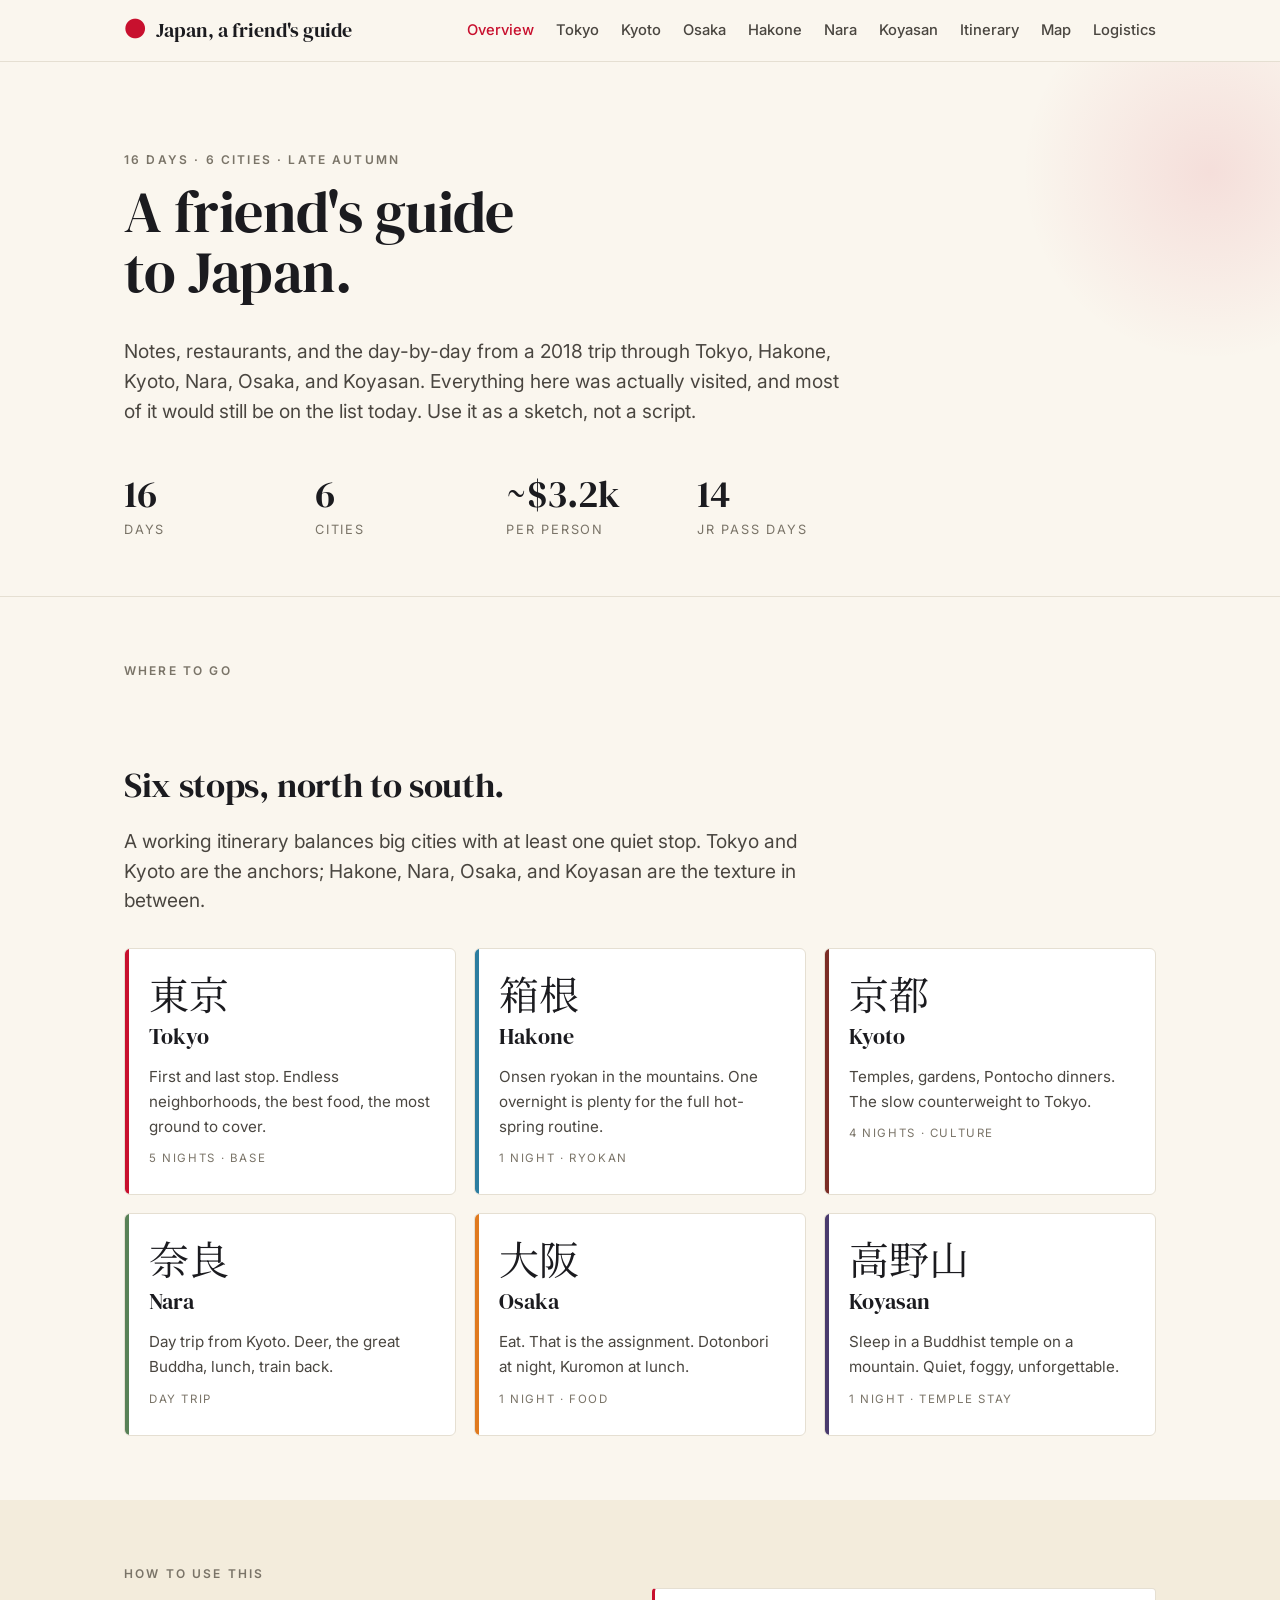
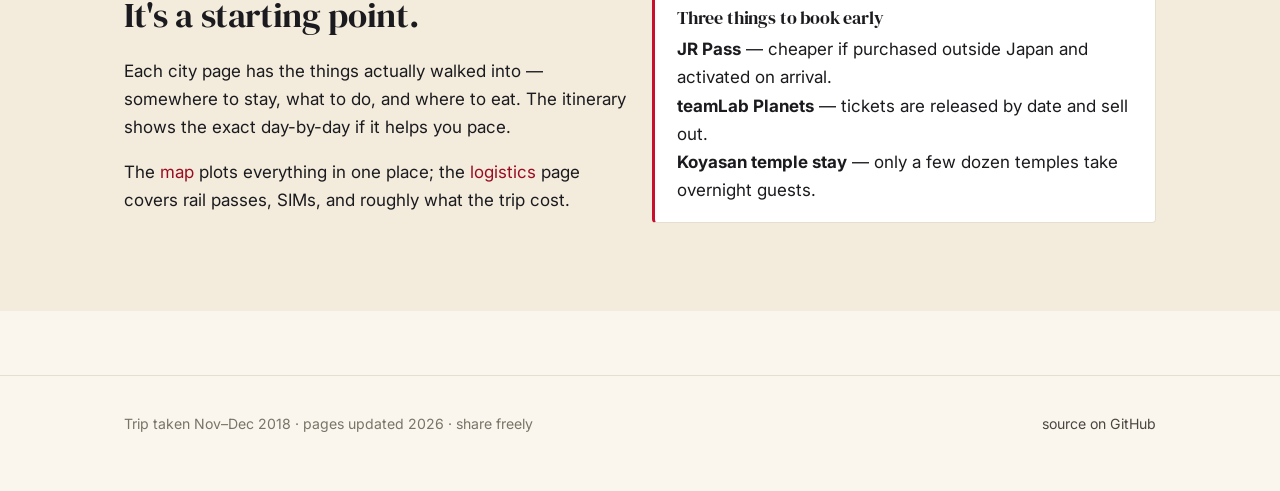
==== index.html @ 8999b2cd "Initial site: a friend's guide to Japan Static multi-page guide pulling together a 2018 trip into sh" ====
<!doctype html>
<html lang="en">
<head>
  <meta charset="utf-8" />
  <meta name="viewport" content="width=device-width, initial-scale=1" />
  <title>Japan — A Friend's Guide</title>
  <meta name="description" content="Recommendations from 16 days in Japan: Tokyo, Hakone, Kyoto, Nara, Osaka, Koyasan. Curated by a friend." />
  <link rel="preconnect" href="https://fonts.googleapis.com">
  <link rel="preconnect" href="https://fonts.gstatic.com" crossorigin>
  <link rel="stylesheet" href="https://fonts.googleapis.com/css2?family=DM+Serif+Display&family=Inter:wght@400;500;600&family=Noto+Serif+JP:wght@400;500&display=swap">
  <link rel="stylesheet" href="assets/css/style.css">
  <link rel="icon" href="data:image/svg+xml,%3Csvg xmlns='http://www.w3.org/2000/svg' viewBox='0 0 100 100'%3E%3Ccircle cx='50' cy='50' r='40' fill='%23c8102e'/%3E%3C/svg%3E">
</head>
<body>
  <header class="site-header">
    <nav class="nav">
      <a class="brand" href="./"><span class="mark">●</span> Japan, a friend's guide</a>
      <div class="nav-links">
        <a href="./" class="active">Overview</a>
        <a href="cities/tokyo.html">Tokyo</a>
        <a href="cities/kyoto.html">Kyoto</a>
        <a href="cities/osaka.html">Osaka</a>
        <a href="cities/hakone.html">Hakone</a>
        <a href="cities/nara.html">Nara</a>
        <a href="cities/koyasan.html">Koyasan</a>
        <a href="itinerary.html">Itinerary</a>
        <a href="map.html">Map</a>
        <a href="logistics.html">Logistics</a>
      </div>
    </nav>
  </header>

  <main>
    <section class="hero">
      <div class="container">
        <p class="eyebrow">16 days · 6 cities · late autumn</p>
        <h1>A friend's guide to&nbsp;Japan.</h1>
        <p class="lede">
          Notes, restaurants, and the day-by-day from a 2018 trip through Tokyo, Hakone, Kyoto, Nara,
          Osaka, and Koyasan. Everything here was actually visited, and most of it would still be on
          the list today. Use it as a sketch, not a script.
        </p>
        <div class="hero-stats">
          <div class="stat"><div class="num">16</div><div class="lbl">Days</div></div>
          <div class="stat"><div class="num">6</div><div class="lbl">Cities</div></div>
          <div class="stat"><div class="num">~$3.2k</div><div class="lbl">Per person</div></div>
          <div class="stat"><div class="num">14</div><div class="lbl">JR Pass days</div></div>
        </div>
      </div>
    </section>

    <section class="section">
      <div class="container">
        <p class="eyebrow">Where to go</p>
        <h2>Six stops, north to south.</h2>
        <p class="lede" style="margin-bottom: 32px;">
          A working itinerary balances big cities with at least one quiet stop. Tokyo and Kyoto are
          the anchors; Hakone, Nara, Osaka, and Koyasan are the texture in between.
        </p>

        <div class="city-grid">
          <a class="city-card" href="cities/tokyo.html" style="--accent: var(--c-tokyo);">
            <span class="accent"></span>
            <div class="city-jp">東京</div>
            <div class="city-en">Tokyo</div>
            <div class="city-blurb">First and last stop. Endless neighborhoods, the best food, the most ground to cover.</div>
            <div class="city-tag">5 nights · base</div>
          </a>
          <a class="city-card" href="cities/hakone.html" style="--accent: var(--c-hakone);">
            <span class="accent"></span>
            <div class="city-jp">箱根</div>
            <div class="city-en">Hakone</div>
            <div class="city-blurb">Onsen ryokan in the mountains. One overnight is plenty for the full hot-spring routine.</div>
            <div class="city-tag">1 night · ryokan</div>
          </a>
          <a class="city-card" href="cities/kyoto.html" style="--accent: var(--c-kyoto);">
            <span class="accent"></span>
            <div class="city-jp">京都</div>
            <div class="city-en">Kyoto</div>
            <div class="city-blurb">Temples, gardens, Pontocho dinners. The slow counterweight to Tokyo.</div>
            <div class="city-tag">4 nights · culture</div>
          </a>
          <a class="city-card" href="cities/nara.html" style="--accent: var(--c-nara);">
            <span class="accent"></span>
            <div class="city-jp">奈良</div>
            <div class="city-en">Nara</div>
            <div class="city-blurb">Day trip from Kyoto. Deer, the great Buddha, lunch, train back.</div>
            <div class="city-tag">day trip</div>
          </a>
          <a class="city-card" href="cities/osaka.html" style="--accent: var(--c-osaka);">
            <span class="accent"></span>
            <div class="city-jp">大阪</div>
            <div class="city-en">Osaka</div>
            <div class="city-blurb">Eat. That is the assignment. Dotonbori at night, Kuromon at lunch.</div>
            <div class="city-tag">1 night · food</div>
          </a>
          <a class="city-card" href="cities/koyasan.html" style="--accent: var(--c-koyasan);">
            <span class="accent"></span>
            <div class="city-jp">高野山</div>
            <div class="city-en">Koyasan</div>
            <div class="city-blurb">Sleep in a Buddhist temple on a mountain. Quiet, foggy, unforgettable.</div>
            <div class="city-tag">1 night · temple stay</div>
          </a>
        </div>
      </div>
    </section>

    <section class="section" style="background: var(--bg-alt);">
      <div class="container">
        <div class="row">
          <div>
            <p class="eyebrow">How to use this</p>
            <h2 style="margin-top: 8px;">It's a starting point.</h2>
            <p>
              Each city page has the things actually walked into &mdash; somewhere to stay, what to do,
              and where to eat. The itinerary shows the exact day-by-day if it helps you pace.
            </p>
            <p>
              The <a href="map.html">map</a> plots everything in one place; the
              <a href="logistics.html">logistics</a> page covers rail passes, SIMs, and roughly
              what the trip cost.
            </p>
          </div>
          <div>
            <div class="callout">
              <h3>Three things to book early</h3>
              <p>
                <b>JR Pass</b> &mdash; cheaper if purchased outside Japan and activated on arrival.<br>
                <b>teamLab Planets</b> &mdash; tickets are released by date and sell out.<br>
                <b>Koyasan temple stay</b> &mdash; only a few dozen temples take overnight guests.
              </p>
            </div>
          </div>
        </div>
      </div>
    </section>
  </main>

  <footer class="site-footer">
    <div class="container">
      <div>Trip taken Nov–Dec 2018 · pages updated 2026 · share freely</div>
      <div><a href="https://github.com/lucymeadow/japan">source on GitHub</a></div>
    </div>
  </footer>
</body>
</html>
---- assets/css/style.css ----
/* ----------------------------------------------------------
   Japan Guide — site styles
   Palette: washi cream + sumi black + vermillion + indigo
---------------------------------------------------------- */

:root {
  --bg: #faf6ee;
  --bg-alt: #f3ecdc;
  --ink: #1b1b1f;
  --ink-2: #4a4640;
  --ink-3: #7a7468;
  --rule: #e5dfd2;
  --vermillion: #c8102e;
  --vermillion-dark: #9a0c23;
  --indigo: #1f2a44;
  --gold: #b08940;

  --c-tokyo: #c8102e;
  --c-hakone: #2c7da0;
  --c-kyoto: #7b2d26;
  --c-nara: #588157;
  --c-osaka: #e07a1f;
  --c-koyasan: #4a3b6e;

  --serif: "DM Serif Display", "Noto Serif JP", Georgia, serif;
  --sans: "Inter", -apple-system, BlinkMacSystemFont, "Helvetica Neue", Arial, sans-serif;
  --jp: "Noto Serif JP", serif;

  --container: 1080px;
  --shadow-card: 0 1px 2px rgba(27, 27, 31, 0.05), 0 8px 24px -16px rgba(27, 27, 31, 0.12);
}

* { box-sizing: border-box; }

html { scroll-behavior: smooth; }

body {
  margin: 0;
  font-family: var(--sans);
  font-size: 17px;
  line-height: 1.65;
  color: var(--ink);
  background: var(--bg);
  -webkit-font-smoothing: antialiased;
  text-rendering: optimizeLegibility;
}

img { max-width: 100%; display: block; }
a { color: var(--vermillion-dark); text-decoration: none; }
a:hover { text-decoration: underline; }

/* ---------- typography ---------- */
h1, h2, h3, h4 { font-family: var(--serif); font-weight: 400; color: var(--ink); letter-spacing: -0.01em; }
h1 { font-size: clamp(2.4rem, 5vw, 3.6rem); line-height: 1.05; margin: 0 0 0.6em; }
h2 { font-size: clamp(1.7rem, 3vw, 2.2rem); line-height: 1.15; margin: 2.4em 0 0.6em; }
h3 { font-size: 1.25rem; line-height: 1.3; margin: 1.6em 0 0.4em; }
h4 { font-size: 1rem; text-transform: uppercase; letter-spacing: 0.12em; font-family: var(--sans); font-weight: 600; color: var(--ink-3); margin: 1.6em 0 0.6em; }
p { margin: 0 0 1em; }

.eyebrow {
  text-transform: uppercase;
  letter-spacing: 0.18em;
  font-size: 0.75rem;
  color: var(--ink-3);
  font-weight: 600;
}
.jp { font-family: var(--jp); }
.muted { color: var(--ink-3); }

/* ---------- layout ---------- */
.container { max-width: var(--container); margin: 0 auto; padding: 0 24px; }
.section { padding: 64px 0; }
.section-tight { padding: 32px 0; }
.divider { border: 0; border-top: 1px solid var(--rule); margin: 48px 0; }
.lede { font-size: 1.2rem; line-height: 1.55; color: var(--ink-2); max-width: 60ch; }

/* ---------- header / nav ---------- */
.site-header {
  position: sticky; top: 0; z-index: 50;
  background: rgba(250, 246, 238, 0.92);
  backdrop-filter: saturate(140%) blur(8px);
  -webkit-backdrop-filter: saturate(140%) blur(8px);
  border-bottom: 1px solid var(--rule);
}
.nav {
  display: flex; align-items: center; justify-content: space-between;
  padding: 14px 24px; max-width: var(--container); margin: 0 auto;
}
.brand {
  font-family: var(--serif);
  font-size: 1.25rem;
  color: var(--ink);
  display: flex; align-items: baseline; gap: 10px;
}
.brand .mark { color: var(--vermillion); font-size: 1.4rem; line-height: 1; }
.brand:hover { text-decoration: none; }

.nav-links { display: flex; gap: 22px; flex-wrap: wrap; }
.nav-links a {
  color: var(--ink-2); font-size: 0.92rem; font-weight: 500;
}
.nav-links a.active { color: var(--vermillion); }
.nav-links a:hover { color: var(--vermillion); text-decoration: none; }

@media (max-width: 720px) {
  .nav { flex-direction: column; gap: 10px; align-items: flex-start; padding: 12px 20px; }
  .nav-links { gap: 14px; }
  .nav-links a { font-size: 0.85rem; }
}

/* ---------- hero (home) ---------- */
.hero {
  padding: 88px 0 56px;
  border-bottom: 1px solid var(--rule);
  position: relative;
  overflow: hidden;
}
.hero::before {
  content: "";
  position: absolute; right: -120px; top: -80px;
  width: 380px; height: 380px;
  border-radius: 50%;
  background: radial-gradient(circle, rgba(200,16,46,0.10), rgba(200,16,46,0) 70%);
  pointer-events: none;
}
.hero h1 { max-width: 16ch; }
.hero .lede { margin-top: 12px; }
.hero-stats {
  display: grid; grid-template-columns: repeat(auto-fit, minmax(140px, 1fr));
  gap: 24px; margin-top: 48px; max-width: 740px;
}
.stat .num { font-family: var(--serif); font-size: 2.4rem; color: var(--ink); line-height: 1; }
.stat .lbl { font-size: 0.8rem; text-transform: uppercase; letter-spacing: 0.14em; color: var(--ink-3); margin-top: 6px; }

/* ---------- city cards ---------- */
.city-grid {
  display: grid;
  grid-template-columns: repeat(auto-fit, minmax(260px, 1fr));
  gap: 18px;
}
.city-card {
  background: #fff;
  border: 1px solid var(--rule);
  border-radius: 6px;
  padding: 24px;
  display: block;
  color: inherit;
  transition: transform 0.15s ease, box-shadow 0.15s ease, border-color 0.15s ease;
  position: relative;
  overflow: hidden;
}
.city-card:hover {
  transform: translateY(-2px);
  box-shadow: var(--shadow-card);
  text-decoration: none;
  border-color: var(--ink-3);
}
.city-card .city-jp {
  font-family: var(--jp);
  font-size: 2.5rem;
  line-height: 1;
  color: var(--ink);
  margin-bottom: 6px;
}
.city-card .city-en {
  font-family: var(--serif);
  font-size: 1.4rem;
}
.city-card .city-tag {
  display: inline-block;
  font-size: 0.72rem;
  text-transform: uppercase;
  letter-spacing: 0.14em;
  color: var(--ink-3);
  margin-top: 10px;
}
.city-card .accent {
  position: absolute; left: 0; top: 0; bottom: 0; width: 4px;
  background: var(--accent, var(--vermillion));
}
.city-card .city-blurb { color: var(--ink-2); font-size: 0.95rem; margin-top: 8px; }

/* ---------- city page header ---------- */
.city-header {
  padding: 64px 0 24px;
  border-bottom: 1px solid var(--rule);
  display: flex; align-items: flex-end; justify-content: space-between;
  gap: 24px; flex-wrap: wrap;
}
.city-header h1 { margin: 0; }
.city-header .city-jp-big {
  font-family: var(--jp);
  font-size: 4.5rem;
  line-height: 1;
  color: var(--accent, var(--vermillion));
  opacity: 0.85;
  margin: 0;
}
.city-header .city-meta { color: var(--ink-3); font-size: 0.9rem; }

/* ---------- place list ---------- */
.place-list { list-style: none; padding: 0; margin: 0; }
.place {
  padding: 22px 0;
  border-bottom: 1px solid var(--rule);
  display: grid;
  grid-template-columns: 96px 1fr;
  gap: 24px;
}
.place:last-child { border-bottom: 0; }
.place .meta {
  font-size: 0.72rem;
  text-transform: uppercase;
  letter-spacing: 0.14em;
  color: var(--ink-3);
  padding-top: 4px;
}
.place .meta .cat {
  display: inline-block;
  padding: 2px 8px;
  border-radius: 100px;
  border: 1px solid var(--rule);
  background: #fff;
  color: var(--ink-2);
}
.place .body h3 { margin: 0 0 6px; font-family: var(--serif); font-size: 1.3rem; }
.place .body p  { margin: 0; color: var(--ink-2); }

@media (max-width: 600px) {
  .place { grid-template-columns: 1fr; gap: 8px; }
}

/* ---------- itinerary ---------- */
.day {
  display: grid;
  grid-template-columns: 140px 1fr;
  gap: 24px;
  padding: 28px 0;
  border-bottom: 1px solid var(--rule);
}
.day .when {
  font-family: var(--serif);
  font-size: 1.1rem;
  color: var(--ink);
}
.day .when .dow {
  display: block;
  font-family: var(--sans);
  font-size: 0.72rem;
  text-transform: uppercase;
  letter-spacing: 0.14em;
  color: var(--ink-3);
  margin-top: 4px;
}
.day .what h3 { margin-top: 0; }
.day .what ul { margin: 0; padding-left: 1.2em; }
.day .what li { margin: 4px 0; color: var(--ink-2); }
.day .what li b { color: var(--ink); font-weight: 600; }

.leg {
  background: var(--bg-alt);
  border-left: 3px solid var(--accent, var(--vermillion));
  padding: 14px 18px;
  margin: 24px 0;
  font-size: 0.95rem;
  color: var(--ink-2);
}
.leg b { color: var(--ink); }

@media (max-width: 600px) {
  .day { grid-template-columns: 1fr; gap: 6px; }
}

/* ---------- map page ---------- */
#map {
  height: 70vh;
  min-height: 480px;
  border: 1px solid var(--rule);
  border-radius: 6px;
  background: #eee;
}
.legend {
  display: flex; flex-wrap: wrap; gap: 14px; margin: 20px 0;
  font-size: 0.9rem;
}
.legend .dot {
  display: inline-block; width: 12px; height: 12px; border-radius: 50%;
  margin-right: 6px; vertical-align: -1px;
}

.leaflet-popup-content {
  font-family: var(--sans);
  font-size: 0.92rem;
  line-height: 1.45;
  color: var(--ink);
  margin: 12px 14px !important;
}
.leaflet-popup-content b {
  font-family: var(--serif);
  font-weight: 400;
  font-size: 1.05rem;
  display: block;
  margin-bottom: 4px;
}
.leaflet-popup-content .cat-tag {
  display: inline-block;
  font-size: 0.7rem;
  text-transform: uppercase;
  letter-spacing: 0.12em;
  color: var(--ink-3);
  margin-bottom: 6px;
}

/* ---------- logistics tables ---------- */
.kv {
  width: 100%;
  border-collapse: collapse;
}
.kv td {
  padding: 12px 0;
  border-bottom: 1px solid var(--rule);
  vertical-align: top;
}
.kv td:first-child {
  color: var(--ink-3);
  font-size: 0.85rem;
  text-transform: uppercase;
  letter-spacing: 0.1em;
  width: 220px;
  padding-right: 24px;
}
.kv td:last-child { color: var(--ink); }
.kv tr:last-child td { border-bottom: 0; }

.callout {
  background: #fff;
  border: 1px solid var(--rule);
  border-left: 3px solid var(--vermillion);
  padding: 18px 22px;
  border-radius: 4px;
  margin: 24px 0;
}
.callout h3 { margin: 0 0 6px; font-size: 1.1rem; }
.callout p:last-child { margin: 0; }

/* ---------- footer ---------- */
.site-footer {
  border-top: 1px solid var(--rule);
  padding: 36px 0 56px;
  color: var(--ink-3);
  font-size: 0.88rem;
  margin-top: 64px;
}
.site-footer .container {
  display: flex; justify-content: space-between; gap: 16px; flex-wrap: wrap;
}
.site-footer a { color: var(--ink-2); }

/* ---------- utility ---------- */
.row { display: flex; gap: 24px; flex-wrap: wrap; }
.row > * { flex: 1 1 320px; }
.tag-row { display: flex; flex-wrap: wrap; gap: 8px; margin: 12px 0 24px; }
.tag {
  font-size: 0.78rem;
  padding: 4px 10px;
  background: #fff;
  border: 1px solid var(--rule);
  border-radius: 100px;
  color: var(--ink-2);
}
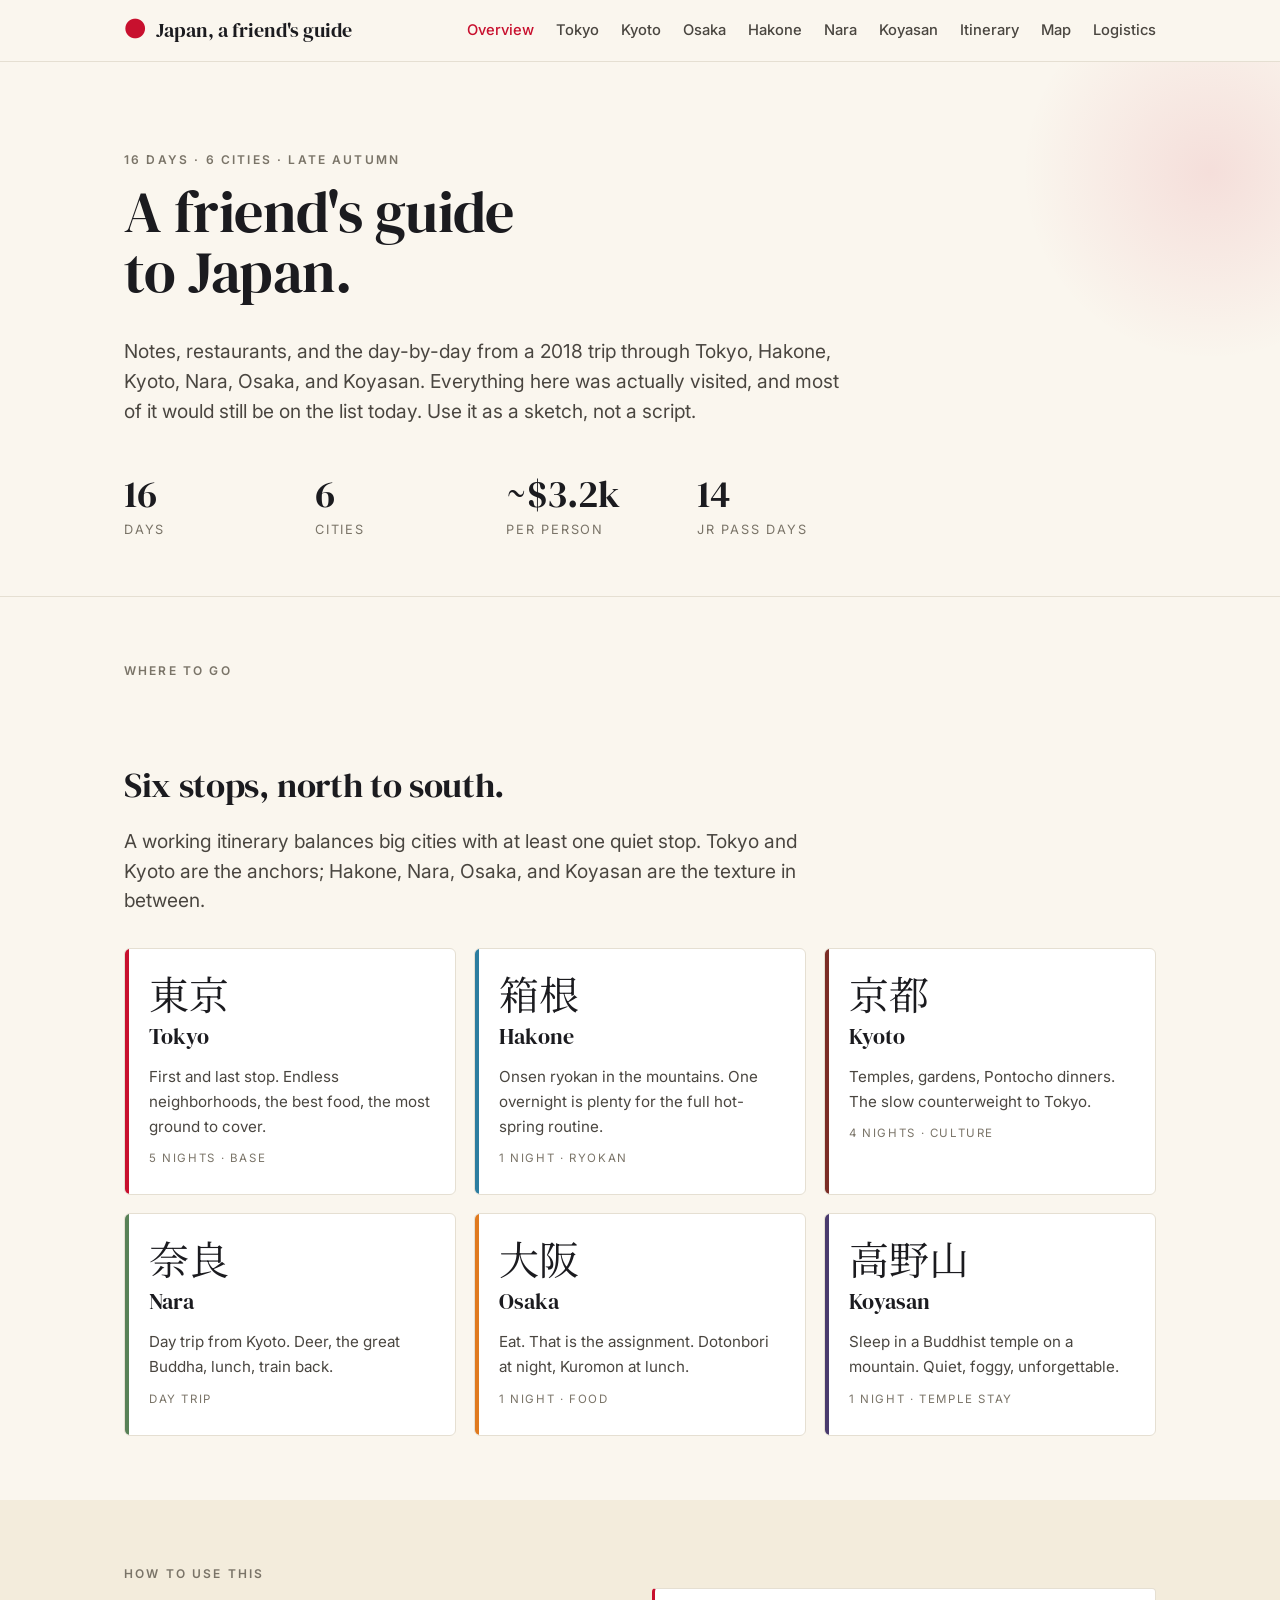
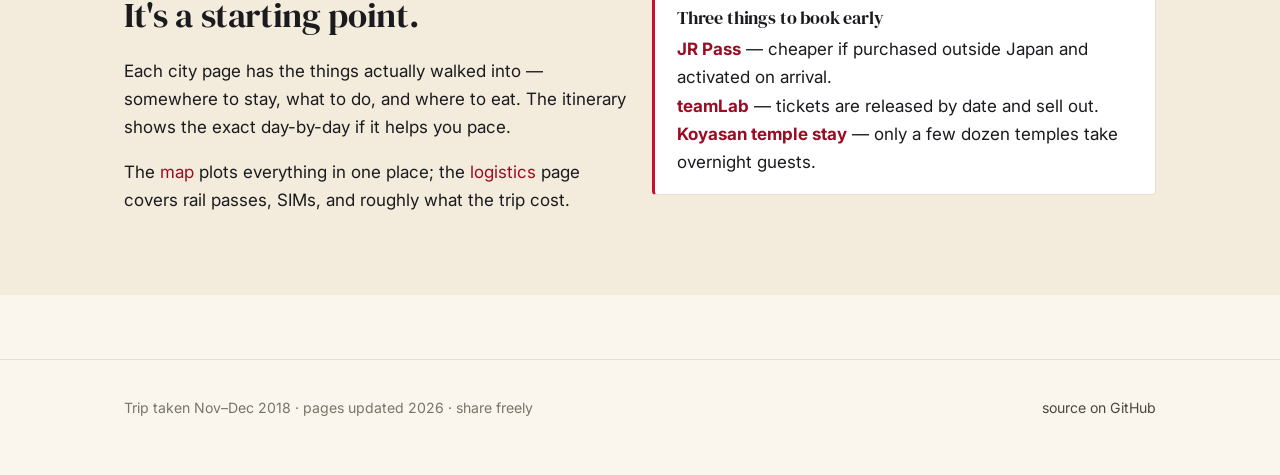
==== commit c9b6059c: "Add links throughout: place headings, prose, and map popups Every named place is now clickable:  - P" ====
--- a/index.html
+++ b/index.html
@@ -125,9 +125,9 @@
             <div class="callout">
               <h3>Three things to book early</h3>
               <p>
-                <b>JR Pass</b> &mdash; cheaper if purchased outside Japan and activated on arrival.<br>
-                <b>teamLab Planets</b> &mdash; tickets are released by date and sell out.<br>
-                <b>Koyasan temple stay</b> &mdash; only a few dozen temples take overnight guests.
+                <a href="https://www.jrpass.com/" target="_blank" rel="noopener"><b>JR Pass</b></a> &mdash; cheaper if purchased outside Japan and activated on arrival.<br>
+                <a href="https://www.teamlab.art/e/azabudai/" target="_blank" rel="noopener"><b>teamLab</b></a> &mdash; tickets are released by date and sell out.<br>
+                <a href="https://www.ekoin.jp/en/" target="_blank" rel="noopener"><b>Koyasan temple stay</b></a> &mdash; only a few dozen temples take overnight guests.
               </p>
             </div>
           </div>
--- a/assets/css/style.css
+++ b/assets/css/style.css
@@ -225,6 +225,29 @@
 }
 .place .body h3 { margin: 0 0 6px; font-family: var(--serif); font-size: 1.3rem; }
 .place .body p  { margin: 0; color: var(--ink-2); }
+.place .body h3 a {
+  color: inherit;
+  text-decoration: none;
+  border-bottom: 1px solid transparent;
+  transition: border-color 0.15s ease, color 0.15s ease;
+}
+.place .body h3 a:hover {
+  color: var(--vermillion);
+  border-bottom-color: var(--vermillion);
+}
+.place .body h3 a::after {
+  content: "\2197"; /* north-east arrow */
+  display: inline-block;
+  margin-left: 6px;
+  font-size: 0.75em;
+  color: var(--ink-3);
+  vertical-align: 2px;
+  transition: color 0.15s ease, transform 0.15s ease;
+}
+.place .body h3 a:hover::after {
+  color: var(--vermillion);
+  transform: translate(1px, -1px);
+}
 
 @media (max-width: 600px) {
   .place { grid-template-columns: 1fr; gap: 8px; }
@@ -309,6 +332,15 @@
   letter-spacing: 0.12em;
   color: var(--ink-3);
   margin-bottom: 6px;
+}
+.leaflet-popup-content .popup-links {
+  margin-top: 8px;
+  padding-top: 8px;
+  border-top: 1px solid var(--rule);
+  font-size: 0.82rem;
+}
+.leaflet-popup-content .popup-links a {
+  color: var(--vermillion-dark);
 }
 
 /* ---------- logistics tables ---------- */
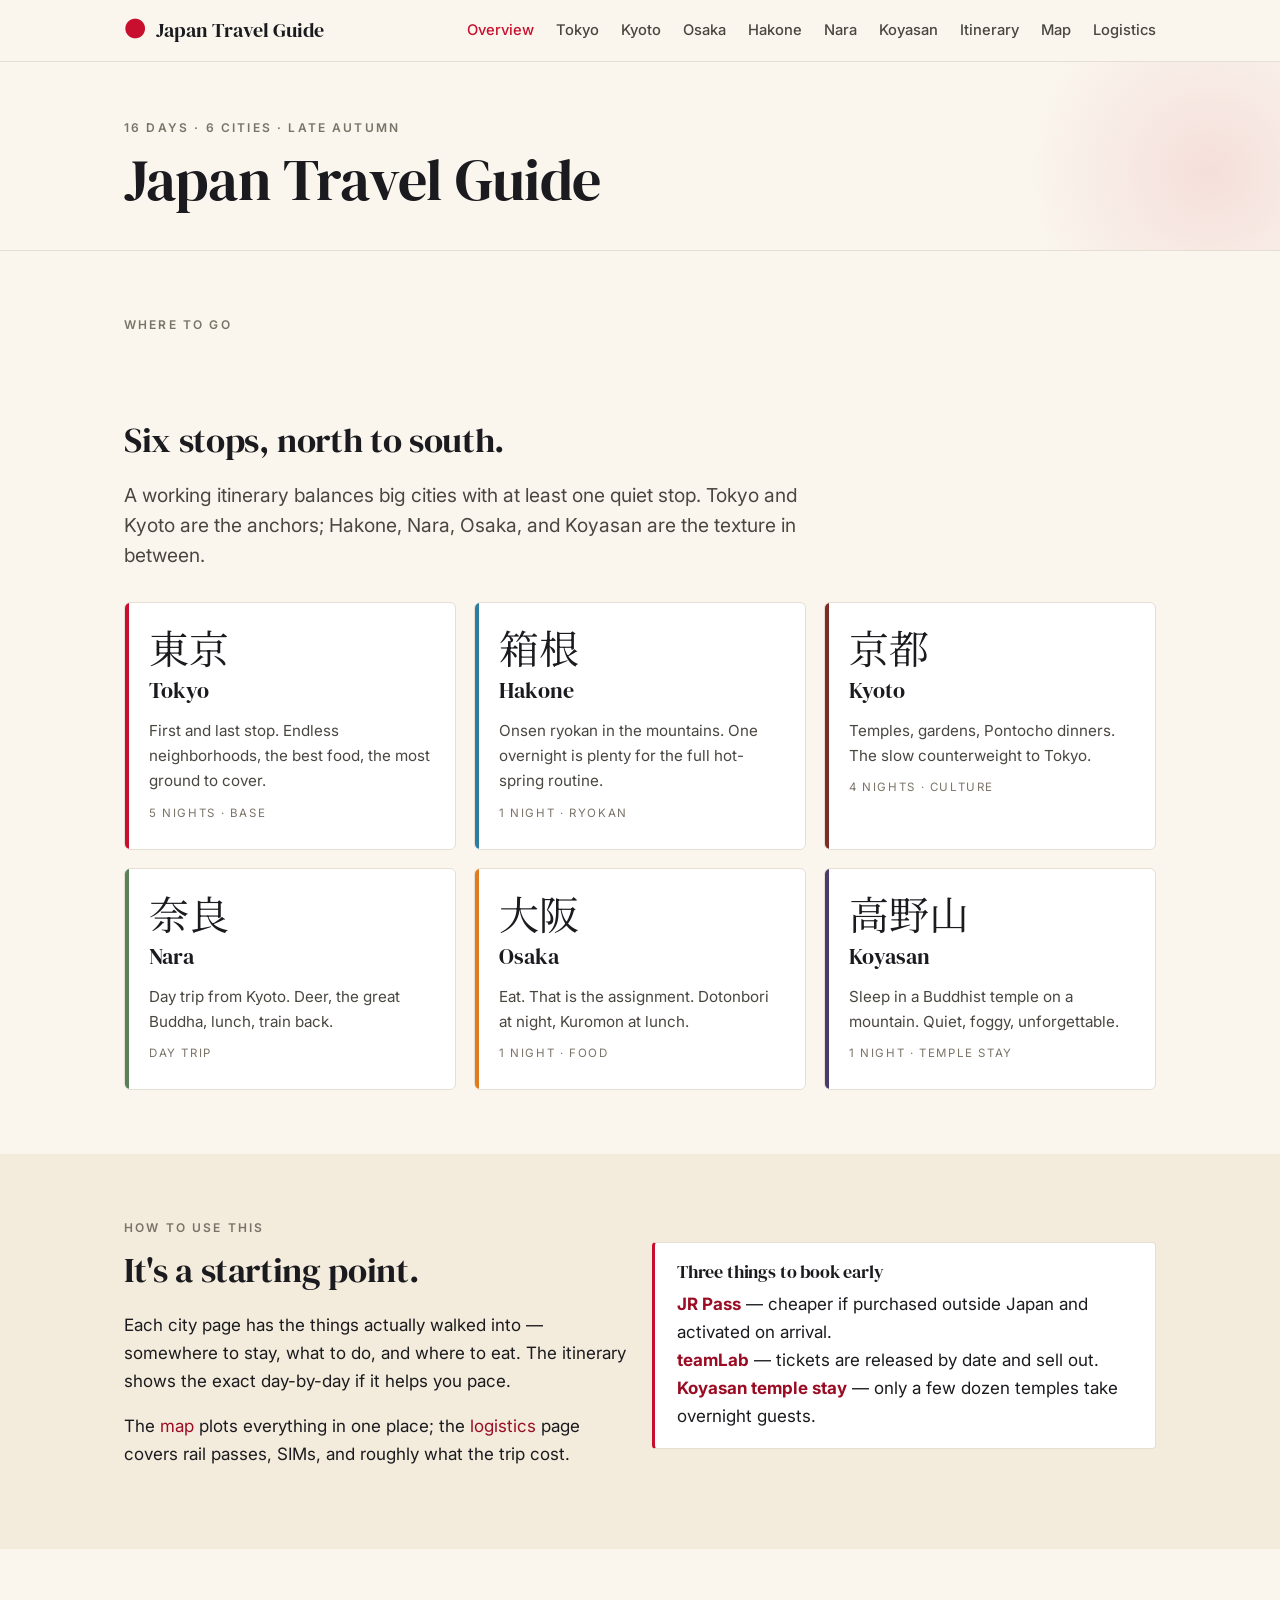
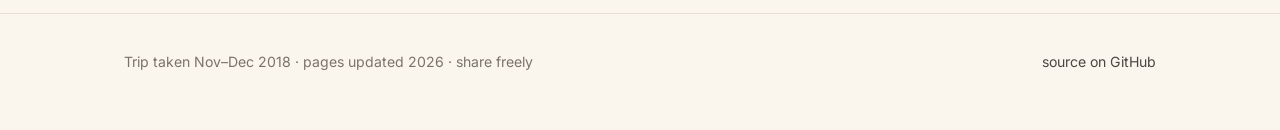
==== commit 4bfb1393: "Rename to Japan Travel Guide; simplify hero & city headers Per user request:  - Brand text in every " ====
--- a/index.html
+++ b/index.html
@@ -3,8 +3,8 @@
 <head>
   <meta charset="utf-8" />
   <meta name="viewport" content="width=device-width, initial-scale=1" />
-  <title>Japan — A Friend's Guide</title>
-  <meta name="description" content="Recommendations from 16 days in Japan: Tokyo, Hakone, Kyoto, Nara, Osaka, Koyasan. Curated by a friend." />
+  <title>Japan Travel Guide</title>
+  <meta name="description" content="Recommendations from 16 days in Japan: Tokyo, Hakone, Kyoto, Nara, Osaka, Koyasan." />
   <link rel="preconnect" href="https://fonts.googleapis.com">
   <link rel="preconnect" href="https://fonts.gstatic.com" crossorigin>
   <link rel="stylesheet" href="https://fonts.googleapis.com/css2?family=DM+Serif+Display&family=Inter:wght@400;500;600&family=Noto+Serif+JP:wght@400;500&display=swap">
@@ -14,7 +14,7 @@
 <body>
   <header class="site-header">
     <nav class="nav">
-      <a class="brand" href="./"><span class="mark">●</span> Japan, a friend's guide</a>
+      <a class="brand" href="./"><span class="mark">●</span> Japan Travel Guide</a>
       <div class="nav-links">
         <a href="./" class="active">Overview</a>
         <a href="cities/tokyo.html">Tokyo</a>
@@ -34,18 +34,7 @@
     <section class="hero">
       <div class="container">
         <p class="eyebrow">16 days · 6 cities · late autumn</p>
-        <h1>A friend's guide to&nbsp;Japan.</h1>
-        <p class="lede">
-          Notes, restaurants, and the day-by-day from a 2018 trip through Tokyo, Hakone, Kyoto, Nara,
-          Osaka, and Koyasan. Everything here was actually visited, and most of it would still be on
-          the list today. Use it as a sketch, not a script.
-        </p>
-        <div class="hero-stats">
-          <div class="stat"><div class="num">16</div><div class="lbl">Days</div></div>
-          <div class="stat"><div class="num">6</div><div class="lbl">Cities</div></div>
-          <div class="stat"><div class="num">~$3.2k</div><div class="lbl">Per person</div></div>
-          <div class="stat"><div class="num">14</div><div class="lbl">JR Pass days</div></div>
-        </div>
+        <h1>Japan Travel Guide</h1>
       </div>
     </section>
 
--- a/assets/css/style.css
+++ b/assets/css/style.css
@@ -110,7 +110,7 @@
 
 /* ---------- hero (home) ---------- */
 .hero {
-  padding: 88px 0 56px;
+  padding: 56px 0 40px;
   border-bottom: 1px solid var(--rule);
   position: relative;
   overflow: hidden;
@@ -123,14 +123,7 @@
   background: radial-gradient(circle, rgba(200,16,46,0.10), rgba(200,16,46,0) 70%);
   pointer-events: none;
 }
-.hero h1 { max-width: 16ch; }
-.hero .lede { margin-top: 12px; }
-.hero-stats {
-  display: grid; grid-template-columns: repeat(auto-fit, minmax(140px, 1fr));
-  gap: 24px; margin-top: 48px; max-width: 740px;
-}
-.stat .num { font-family: var(--serif); font-size: 2.4rem; color: var(--ink); line-height: 1; }
-.stat .lbl { font-size: 0.8rem; text-transform: uppercase; letter-spacing: 0.14em; color: var(--ink-3); margin-top: 6px; }
+.hero h1 { margin: 0; }
 
 /* ---------- city cards ---------- */
 .city-grid {
@@ -204,7 +197,7 @@
   padding: 22px 0;
   border-bottom: 1px solid var(--rule);
   display: grid;
-  grid-template-columns: 96px 1fr;
+  grid-template-columns: 124px 1fr;
   gap: 24px;
 }
 .place:last-child { border-bottom: 0; }
@@ -222,6 +215,7 @@
   border: 1px solid var(--rule);
   background: #fff;
   color: var(--ink-2);
+  white-space: nowrap;
 }
 .place .body h3 { margin: 0 0 6px; font-family: var(--serif); font-size: 1.3rem; }
 .place .body p  { margin: 0; color: var(--ink-2); }
@@ -301,6 +295,32 @@
   border: 1px solid var(--rule);
   border-radius: 6px;
   background: #eee;
+}
+
+/* ---------- per-city map (on city pages) ---------- */
+.city-map-wrap {
+  margin: 24px 0 8px;
+  position: relative;
+  z-index: 1;
+}
+#city-map {
+  height: 380px;
+  border: 1px solid var(--rule);
+  border-radius: 6px;
+  background: #eee;
+}
+.city-map-caption {
+  display: flex;
+  justify-content: space-between;
+  align-items: baseline;
+  gap: 12px;
+  flex-wrap: wrap;
+  margin-top: 10px;
+  font-size: 0.85rem;
+  color: var(--ink-3);
+}
+@media (max-width: 600px) {
+  #city-map { height: 300px; }
 }
 .legend {
   display: flex; flex-wrap: wrap; gap: 14px; margin: 20px 0;
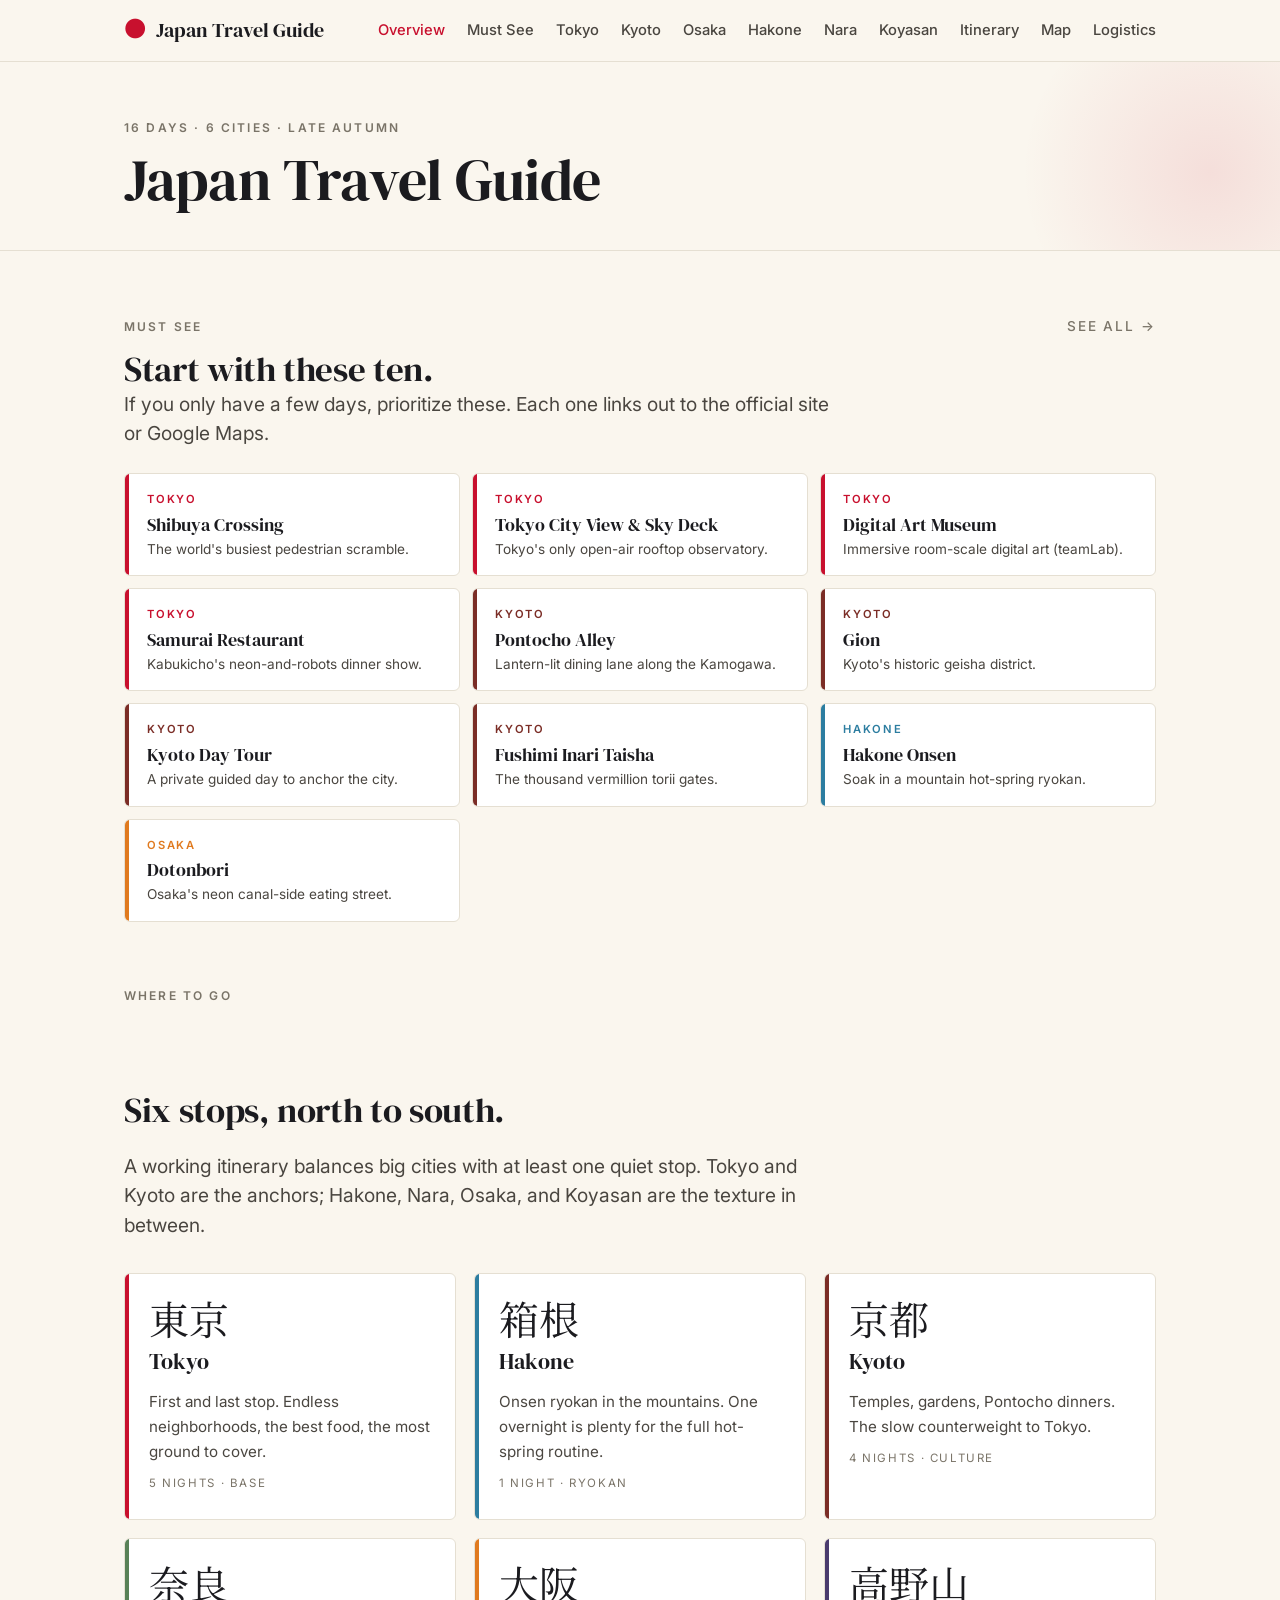
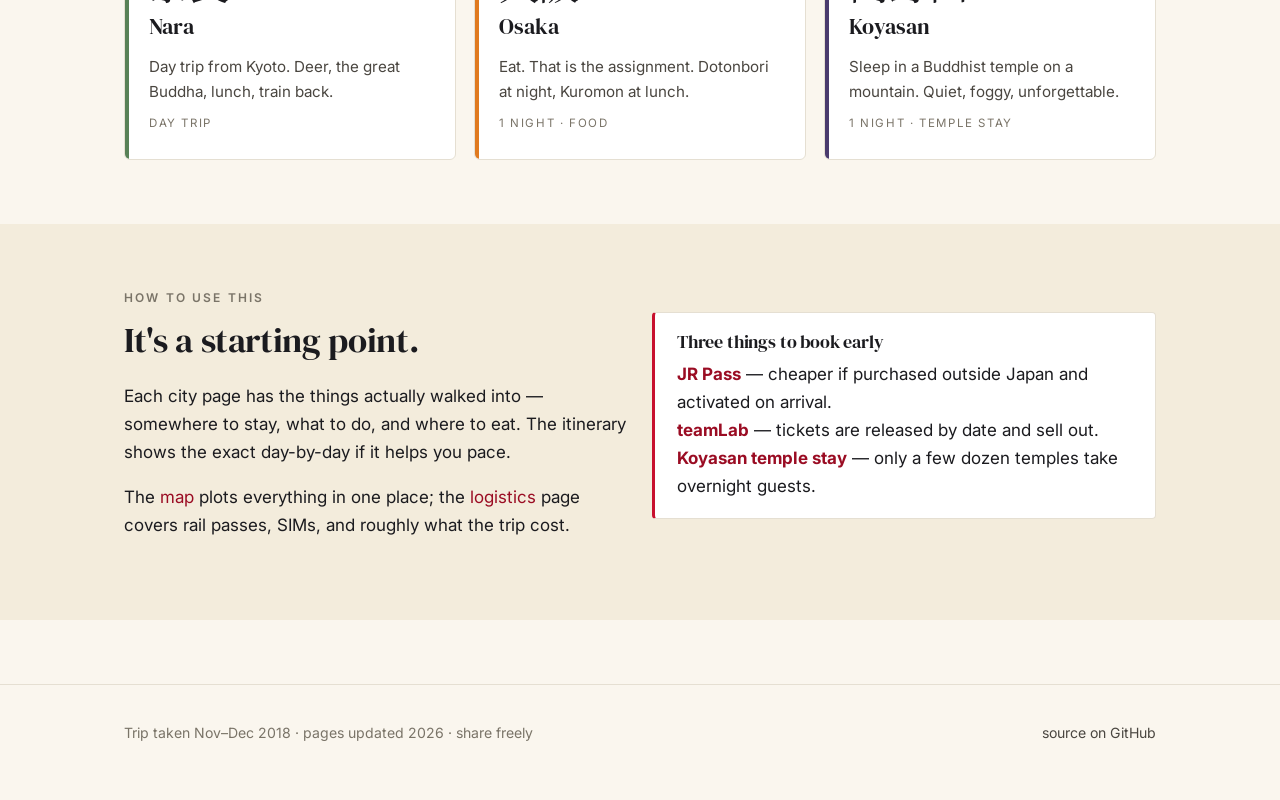
==== commit 72d87239: "Add 'Must See' section on overview + dedicated tab 10 highest-priority items pulled out as a shortli" ====
--- a/index.html
+++ b/index.html
@@ -17,6 +17,7 @@
       <a class="brand" href="./"><span class="mark">●</span> Japan Travel Guide</a>
       <div class="nav-links">
         <a href="./" class="active">Overview</a>
+        <a href="must-see.html">Must See</a>
         <a href="cities/tokyo.html">Tokyo</a>
         <a href="cities/kyoto.html">Kyoto</a>
         <a href="cities/osaka.html">Osaka</a>
@@ -39,6 +40,85 @@
     </section>
 
     <section class="section">
+      <div class="container">
+        <div class="section-head">
+          <div>
+            <p class="eyebrow">Must see</p>
+            <h2 style="margin-top: 8px;">Start with these ten.</h2>
+          </div>
+          <a class="section-head-link" href="must-see.html">see all &rarr;</a>
+        </div>
+        <p class="lede" style="margin-bottom: 24px;">
+          If you only have a few days, prioritize these. Each one links out to the
+          official site or Google Maps.
+        </p>
+
+        <div class="must-see-grid">
+          <a class="must-card" href="must-see.html#shibuya-crossing" style="--accent: var(--c-tokyo);">
+            <span class="accent"></span>
+            <div class="must-city">Tokyo</div>
+            <div class="must-name">Shibuya Crossing</div>
+            <div class="must-blurb">The world's busiest pedestrian scramble.</div>
+          </a>
+          <a class="must-card" href="must-see.html#tokyo-city-view" style="--accent: var(--c-tokyo);">
+            <span class="accent"></span>
+            <div class="must-city">Tokyo</div>
+            <div class="must-name">Tokyo City View &amp; Sky Deck</div>
+            <div class="must-blurb">Tokyo's only open-air rooftop observatory.</div>
+          </a>
+          <a class="must-card" href="must-see.html#digital-art-museum" style="--accent: var(--c-tokyo);">
+            <span class="accent"></span>
+            <div class="must-city">Tokyo</div>
+            <div class="must-name">Digital Art Museum</div>
+            <div class="must-blurb">Immersive room-scale digital art (teamLab).</div>
+          </a>
+          <a class="must-card" href="must-see.html#samurai-restaurant" style="--accent: var(--c-tokyo);">
+            <span class="accent"></span>
+            <div class="must-city">Tokyo</div>
+            <div class="must-name">Samurai Restaurant</div>
+            <div class="must-blurb">Kabukicho's neon-and-robots dinner show.</div>
+          </a>
+          <a class="must-card" href="must-see.html#pontocho-alley" style="--accent: var(--c-kyoto);">
+            <span class="accent"></span>
+            <div class="must-city">Kyoto</div>
+            <div class="must-name">Pontocho Alley</div>
+            <div class="must-blurb">Lantern-lit dining lane along the Kamogawa.</div>
+          </a>
+          <a class="must-card" href="must-see.html#gion" style="--accent: var(--c-kyoto);">
+            <span class="accent"></span>
+            <div class="must-city">Kyoto</div>
+            <div class="must-name">Gion</div>
+            <div class="must-blurb">Kyoto's historic geisha district.</div>
+          </a>
+          <a class="must-card" href="must-see.html#kyoto-day-tour" style="--accent: var(--c-kyoto);">
+            <span class="accent"></span>
+            <div class="must-city">Kyoto</div>
+            <div class="must-name">Kyoto Day Tour</div>
+            <div class="must-blurb">A private guided day to anchor the city.</div>
+          </a>
+          <a class="must-card" href="must-see.html#fushimi-inari" style="--accent: var(--c-kyoto);">
+            <span class="accent"></span>
+            <div class="must-city">Kyoto</div>
+            <div class="must-name">Fushimi Inari Taisha</div>
+            <div class="must-blurb">The thousand vermillion torii gates.</div>
+          </a>
+          <a class="must-card" href="must-see.html#hakone-onsen" style="--accent: var(--c-hakone);">
+            <span class="accent"></span>
+            <div class="must-city">Hakone</div>
+            <div class="must-name">Hakone Onsen</div>
+            <div class="must-blurb">Soak in a mountain hot-spring ryokan.</div>
+          </a>
+          <a class="must-card" href="must-see.html#dotonbori" style="--accent: var(--c-osaka);">
+            <span class="accent"></span>
+            <div class="must-city">Osaka</div>
+            <div class="must-name">Dotonbori</div>
+            <div class="must-blurb">Osaka's neon canal-side eating street.</div>
+          </a>
+        </div>
+      </div>
+    </section>
+
+    <section class="section" style="padding-top: 0;">
       <div class="container">
         <p class="eyebrow">Where to go</p>
         <h2>Six stops, north to south.</h2>
@@ -115,7 +195,7 @@
               <h3>Three things to book early</h3>
               <p>
                 <a href="https://www.jrpass.com/" target="_blank" rel="noopener"><b>JR Pass</b></a> &mdash; cheaper if purchased outside Japan and activated on arrival.<br>
-                <a href="https://www.teamlab.art/e/azabudai/" target="_blank" rel="noopener"><b>teamLab</b></a> &mdash; tickets are released by date and sell out.<br>
+                <a href="https://www.teamlab.art/e/tokyo/" target="_blank" rel="noopener"><b>teamLab</b></a> &mdash; tickets are released by date and sell out.<br>
                 <a href="https://www.ekoin.jp/en/" target="_blank" rel="noopener"><b>Koyasan temple stay</b></a> &mdash; only a few dozen temples take overnight guests.
               </p>
             </div>
--- a/assets/css/style.css
+++ b/assets/css/style.css
@@ -125,6 +125,71 @@
 }
 .hero h1 { margin: 0; }
 
+/* ---------- must-see grid (overview) ---------- */
+.section-head {
+  display: flex;
+  justify-content: space-between;
+  align-items: baseline;
+  gap: 16px;
+  flex-wrap: wrap;
+}
+.section-head h2 { margin: 8px 0 0; }
+.section-head-link {
+  font-size: 0.85rem;
+  text-transform: uppercase;
+  letter-spacing: 0.14em;
+  color: var(--ink-3);
+  font-weight: 500;
+  white-space: nowrap;
+}
+.section-head-link:hover { color: var(--vermillion); text-decoration: none; }
+
+.must-see-grid {
+  display: grid;
+  grid-template-columns: repeat(auto-fit, minmax(280px, 1fr));
+  gap: 12px;
+}
+.must-card {
+  background: #fff;
+  border: 1px solid var(--rule);
+  border-radius: 6px;
+  padding: 16px 18px 16px 22px;
+  color: inherit;
+  display: block;
+  position: relative;
+  overflow: hidden;
+  transition: transform 0.15s ease, box-shadow 0.15s ease, border-color 0.15s ease;
+}
+.must-card:hover {
+  transform: translateY(-2px);
+  box-shadow: var(--shadow-card);
+  border-color: var(--ink-3);
+  text-decoration: none;
+}
+.must-card .accent {
+  position: absolute; left: 0; top: 0; bottom: 0; width: 4px;
+  background: var(--accent, var(--vermillion));
+}
+.must-card .must-city {
+  font-size: 0.7rem;
+  text-transform: uppercase;
+  letter-spacing: 0.16em;
+  color: var(--accent, var(--ink-3));
+  font-weight: 600;
+}
+.must-card .must-name {
+  font-family: var(--serif);
+  font-size: 1.15rem;
+  line-height: 1.25;
+  margin: 4px 0 4px;
+  color: var(--ink);
+}
+.must-card .must-blurb {
+  font-size: 0.85rem;
+  color: var(--ink-2);
+  line-height: 1.45;
+}
+
 /* ---------- city cards ---------- */
 .city-grid {
   display: grid;
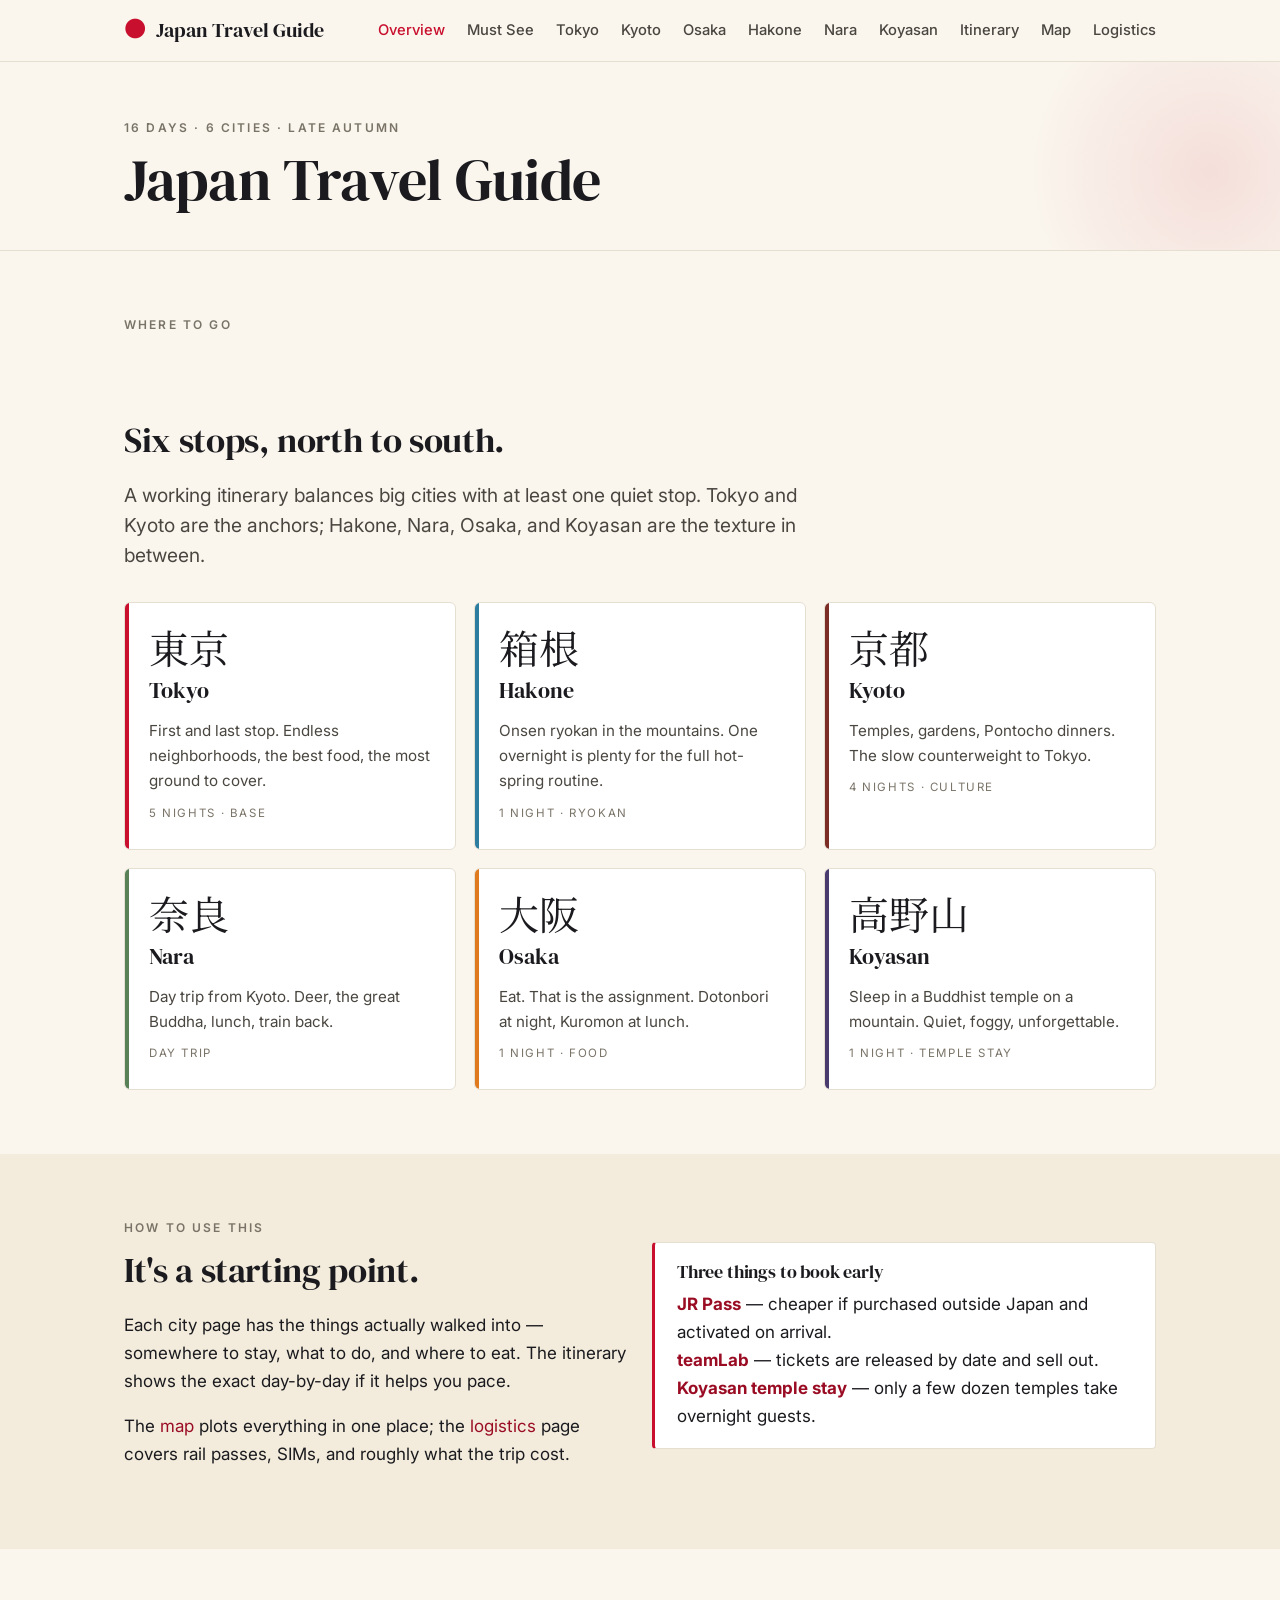
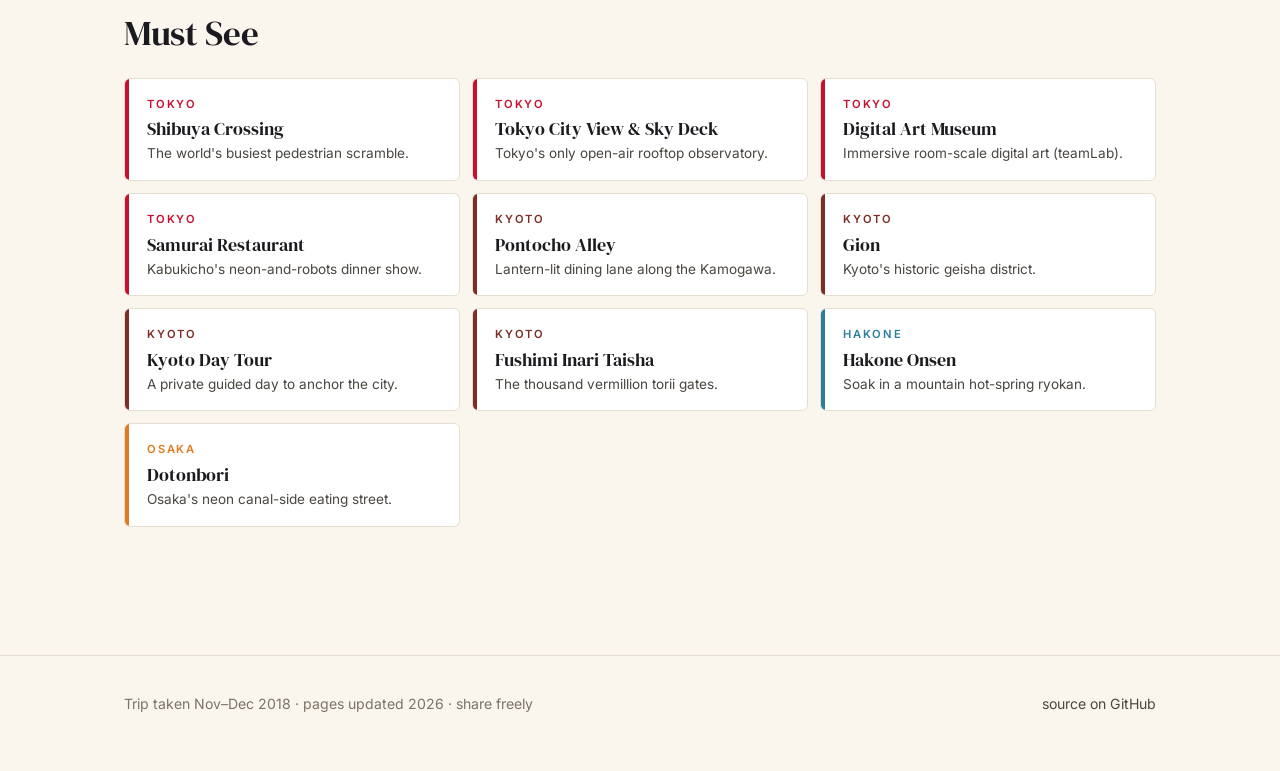
==== commit da78480b: "Move Must See to bottom of overview, simplify headings On index.html: relocate the Must See grid to " ====
--- a/index.html
+++ b/index.html
@@ -41,85 +41,6 @@
 
     <section class="section">
       <div class="container">
-        <div class="section-head">
-          <div>
-            <p class="eyebrow">Must see</p>
-            <h2 style="margin-top: 8px;">Start with these ten.</h2>
-          </div>
-          <a class="section-head-link" href="must-see.html">see all &rarr;</a>
-        </div>
-        <p class="lede" style="margin-bottom: 24px;">
-          If you only have a few days, prioritize these. Each one links out to the
-          official site or Google Maps.
-        </p>
-
-        <div class="must-see-grid">
-          <a class="must-card" href="must-see.html#shibuya-crossing" style="--accent: var(--c-tokyo);">
-            <span class="accent"></span>
-            <div class="must-city">Tokyo</div>
-            <div class="must-name">Shibuya Crossing</div>
-            <div class="must-blurb">The world's busiest pedestrian scramble.</div>
-          </a>
-          <a class="must-card" href="must-see.html#tokyo-city-view" style="--accent: var(--c-tokyo);">
-            <span class="accent"></span>
-            <div class="must-city">Tokyo</div>
-            <div class="must-name">Tokyo City View &amp; Sky Deck</div>
-            <div class="must-blurb">Tokyo's only open-air rooftop observatory.</div>
-          </a>
-          <a class="must-card" href="must-see.html#digital-art-museum" style="--accent: var(--c-tokyo);">
-            <span class="accent"></span>
-            <div class="must-city">Tokyo</div>
-            <div class="must-name">Digital Art Museum</div>
-            <div class="must-blurb">Immersive room-scale digital art (teamLab).</div>
-          </a>
-          <a class="must-card" href="must-see.html#samurai-restaurant" style="--accent: var(--c-tokyo);">
-            <span class="accent"></span>
-            <div class="must-city">Tokyo</div>
-            <div class="must-name">Samurai Restaurant</div>
-            <div class="must-blurb">Kabukicho's neon-and-robots dinner show.</div>
-          </a>
-          <a class="must-card" href="must-see.html#pontocho-alley" style="--accent: var(--c-kyoto);">
-            <span class="accent"></span>
-            <div class="must-city">Kyoto</div>
-            <div class="must-name">Pontocho Alley</div>
-            <div class="must-blurb">Lantern-lit dining lane along the Kamogawa.</div>
-          </a>
-          <a class="must-card" href="must-see.html#gion" style="--accent: var(--c-kyoto);">
-            <span class="accent"></span>
-            <div class="must-city">Kyoto</div>
-            <div class="must-name">Gion</div>
-            <div class="must-blurb">Kyoto's historic geisha district.</div>
-          </a>
-          <a class="must-card" href="must-see.html#kyoto-day-tour" style="--accent: var(--c-kyoto);">
-            <span class="accent"></span>
-            <div class="must-city">Kyoto</div>
-            <div class="must-name">Kyoto Day Tour</div>
-            <div class="must-blurb">A private guided day to anchor the city.</div>
-          </a>
-          <a class="must-card" href="must-see.html#fushimi-inari" style="--accent: var(--c-kyoto);">
-            <span class="accent"></span>
-            <div class="must-city">Kyoto</div>
-            <div class="must-name">Fushimi Inari Taisha</div>
-            <div class="must-blurb">The thousand vermillion torii gates.</div>
-          </a>
-          <a class="must-card" href="must-see.html#hakone-onsen" style="--accent: var(--c-hakone);">
-            <span class="accent"></span>
-            <div class="must-city">Hakone</div>
-            <div class="must-name">Hakone Onsen</div>
-            <div class="must-blurb">Soak in a mountain hot-spring ryokan.</div>
-          </a>
-          <a class="must-card" href="must-see.html#dotonbori" style="--accent: var(--c-osaka);">
-            <span class="accent"></span>
-            <div class="must-city">Osaka</div>
-            <div class="must-name">Dotonbori</div>
-            <div class="must-blurb">Osaka's neon canal-side eating street.</div>
-          </a>
-        </div>
-      </div>
-    </section>
-
-    <section class="section" style="padding-top: 0;">
-      <div class="container">
         <p class="eyebrow">Where to go</p>
         <h2>Six stops, north to south.</h2>
         <p class="lede" style="margin-bottom: 32px;">
@@ -203,6 +124,74 @@
         </div>
       </div>
     </section>
+
+    <section class="section">
+      <div class="container">
+        <h2 style="margin-top: 0;">Must See</h2>
+        <div class="must-see-grid" style="margin-top: 24px;">
+          <a class="must-card" href="must-see.html#shibuya-crossing" style="--accent: var(--c-tokyo);">
+            <span class="accent"></span>
+            <div class="must-city">Tokyo</div>
+            <div class="must-name">Shibuya Crossing</div>
+            <div class="must-blurb">The world's busiest pedestrian scramble.</div>
+          </a>
+          <a class="must-card" href="must-see.html#tokyo-city-view" style="--accent: var(--c-tokyo);">
+            <span class="accent"></span>
+            <div class="must-city">Tokyo</div>
+            <div class="must-name">Tokyo City View &amp; Sky Deck</div>
+            <div class="must-blurb">Tokyo's only open-air rooftop observatory.</div>
+          </a>
+          <a class="must-card" href="must-see.html#digital-art-museum" style="--accent: var(--c-tokyo);">
+            <span class="accent"></span>
+            <div class="must-city">Tokyo</div>
+            <div class="must-name">Digital Art Museum</div>
+            <div class="must-blurb">Immersive room-scale digital art (teamLab).</div>
+          </a>
+          <a class="must-card" href="must-see.html#samurai-restaurant" style="--accent: var(--c-tokyo);">
+            <span class="accent"></span>
+            <div class="must-city">Tokyo</div>
+            <div class="must-name">Samurai Restaurant</div>
+            <div class="must-blurb">Kabukicho's neon-and-robots dinner show.</div>
+          </a>
+          <a class="must-card" href="must-see.html#pontocho-alley" style="--accent: var(--c-kyoto);">
+            <span class="accent"></span>
+            <div class="must-city">Kyoto</div>
+            <div class="must-name">Pontocho Alley</div>
+            <div class="must-blurb">Lantern-lit dining lane along the Kamogawa.</div>
+          </a>
+          <a class="must-card" href="must-see.html#gion" style="--accent: var(--c-kyoto);">
+            <span class="accent"></span>
+            <div class="must-city">Kyoto</div>
+            <div class="must-name">Gion</div>
+            <div class="must-blurb">Kyoto's historic geisha district.</div>
+          </a>
+          <a class="must-card" href="must-see.html#kyoto-day-tour" style="--accent: var(--c-kyoto);">
+            <span class="accent"></span>
+            <div class="must-city">Kyoto</div>
+            <div class="must-name">Kyoto Day Tour</div>
+            <div class="must-blurb">A private guided day to anchor the city.</div>
+          </a>
+          <a class="must-card" href="must-see.html#fushimi-inari" style="--accent: var(--c-kyoto);">
+            <span class="accent"></span>
+            <div class="must-city">Kyoto</div>
+            <div class="must-name">Fushimi Inari Taisha</div>
+            <div class="must-blurb">The thousand vermillion torii gates.</div>
+          </a>
+          <a class="must-card" href="must-see.html#hakone-onsen" style="--accent: var(--c-hakone);">
+            <span class="accent"></span>
+            <div class="must-city">Hakone</div>
+            <div class="must-name">Hakone Onsen</div>
+            <div class="must-blurb">Soak in a mountain hot-spring ryokan.</div>
+          </a>
+          <a class="must-card" href="must-see.html#dotonbori" style="--accent: var(--c-osaka);">
+            <span class="accent"></span>
+            <div class="must-city">Osaka</div>
+            <div class="must-name">Dotonbori</div>
+            <div class="must-blurb">Osaka's neon canal-side eating street.</div>
+          </a>
+        </div>
+      </div>
+    </section>
   </main>
 
   <footer class="site-footer">
--- a/assets/css/style.css
+++ b/assets/css/style.css
@@ -473,6 +473,61 @@
 }
 .site-footer a { color: var(--ink-2); }
 
+/* ---------- photo gallery ---------- */
+.section-photos {
+  background: var(--bg-alt);
+  border-top: 1px solid var(--rule);
+  border-bottom: 1px solid var(--rule);
+  padding: 48px 0 56px;
+  margin-top: 24px;
+}
+.section-photos .section-head {
+  margin-bottom: 24px;
+}
+.section-photos .photo-credit {
+  margin: 6px 0 0;
+  font-size: 0.9rem;
+  color: var(--ink-3);
+}
+.section-photos .photo-credit a {
+  color: var(--ink-2);
+}
+.photo-grid {
+  column-count: 3;
+  column-gap: 12px;
+}
+.photo-grid a {
+  display: block;
+  margin: 0 0 12px;
+  break-inside: avoid;
+  border-radius: 4px;
+  overflow: hidden;
+  background: #fff;
+  border: 1px solid var(--rule);
+  transition: transform 0.18s ease, box-shadow 0.18s ease;
+}
+.photo-grid a:hover {
+  transform: translateY(-2px);
+  box-shadow: var(--shadow-card);
+  text-decoration: none;
+}
+.photo-grid img {
+  width: 100%;
+  height: auto;
+  display: block;
+}
+.photos-elsewhere {
+  background: var(--bg-alt);
+  border-top: 1px solid var(--rule);
+  border-bottom: 1px solid var(--rule);
+  padding: 32px 0;
+  margin-top: 24px;
+  color: var(--ink-2);
+  font-size: 0.95rem;
+}
+@media (max-width: 900px) { .photo-grid { column-count: 2; } }
+@media (max-width: 520px) { .photo-grid { column-count: 1; } }
+
 /* ---------- utility ---------- */
 .row { display: flex; gap: 24px; flex-wrap: wrap; }
 .row > * { flex: 1 1 320px; }
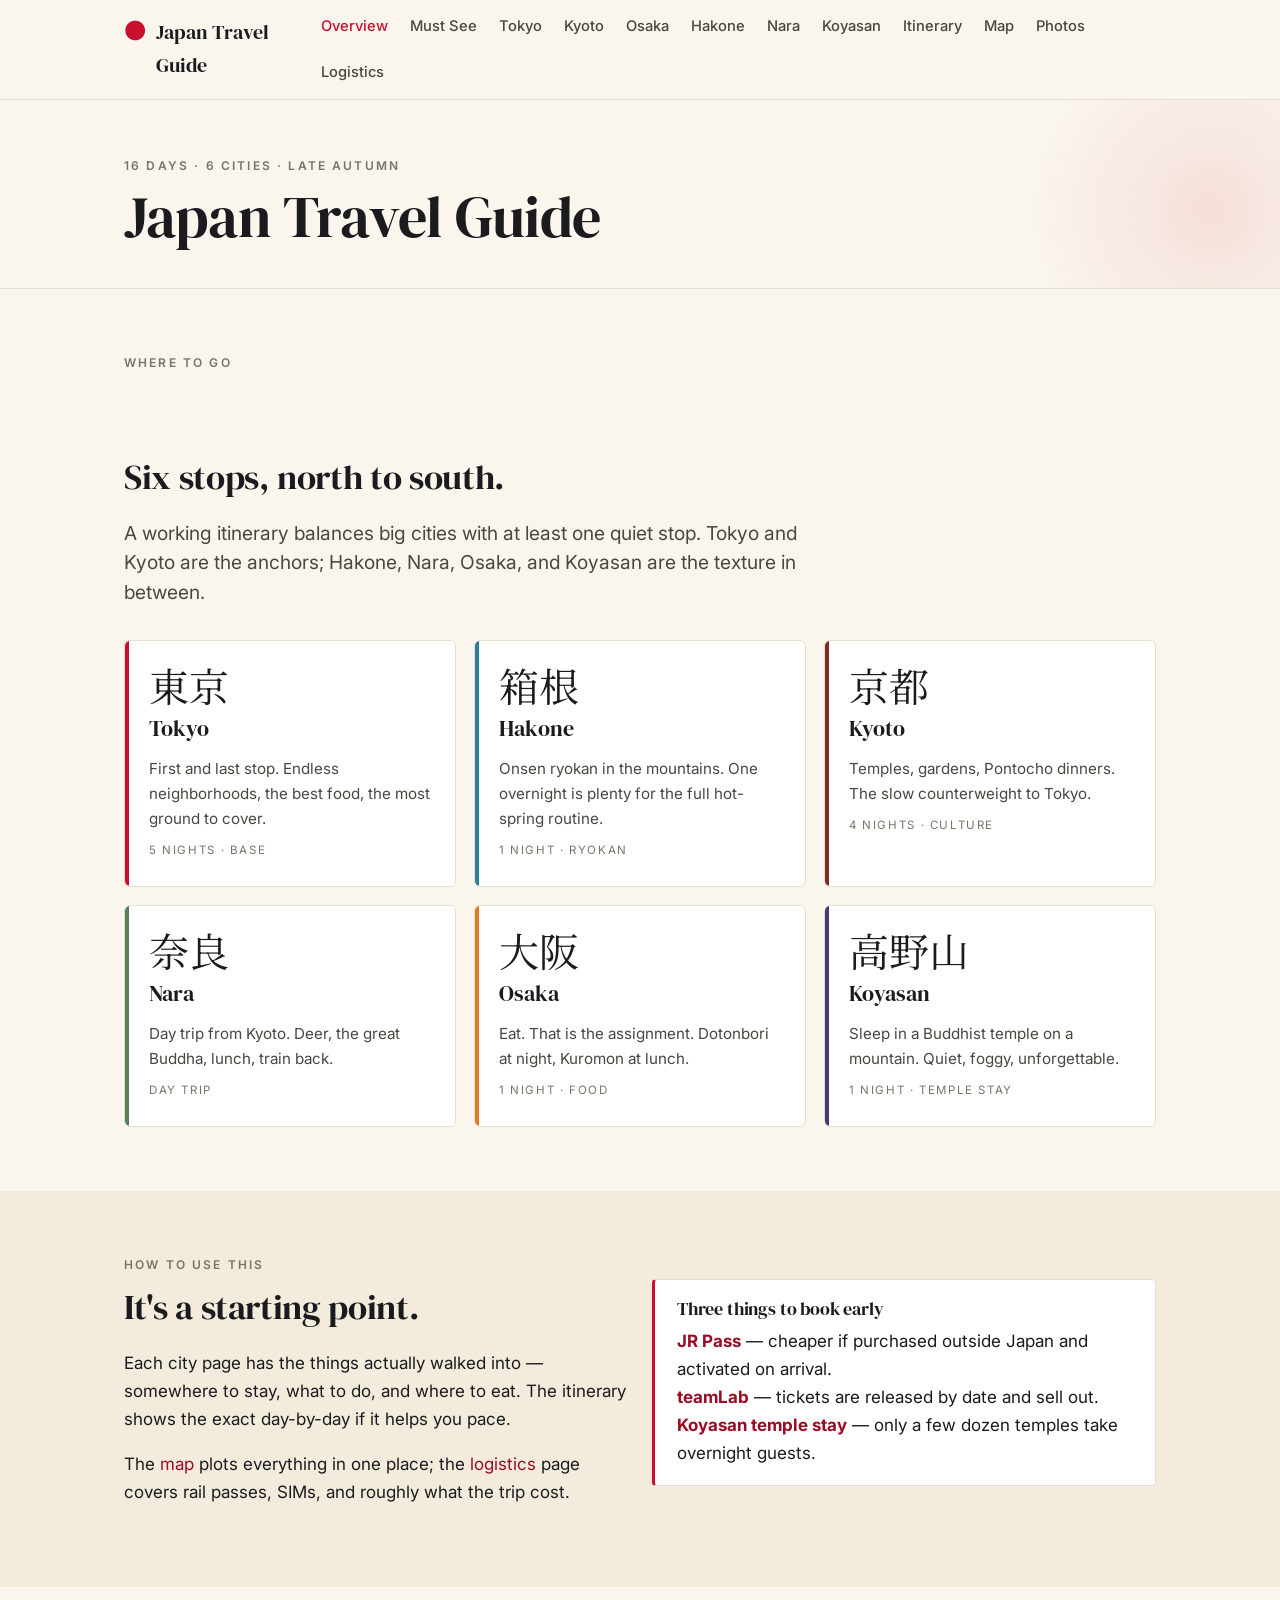
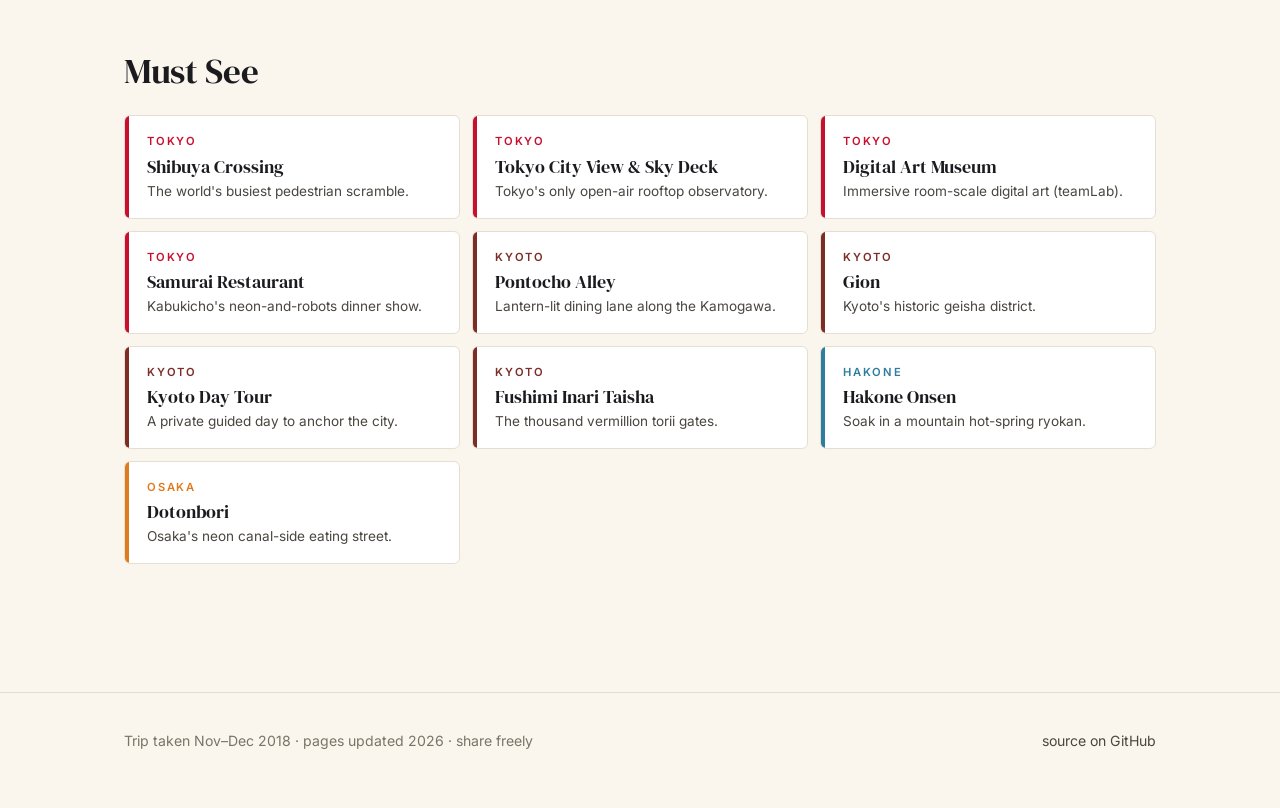
==== commit a8fce016: "Add standalone Photos tab Adds photos.html — one page that gathers all 30 photos from the Japan gall" ====
--- a/index.html
+++ b/index.html
@@ -26,6 +26,7 @@
         <a href="cities/koyasan.html">Koyasan</a>
         <a href="itinerary.html">Itinerary</a>
         <a href="map.html">Map</a>
+        <a href="photos.html">Photos</a>
         <a href="logistics.html">Logistics</a>
       </div>
     </nav>
--- a/assets/css/style.css
+++ b/assets/css/style.css
@@ -525,6 +525,37 @@
   color: var(--ink-2);
   font-size: 0.95rem;
 }
+.section-photos-page {
+  padding: 40px 0 48px;
+  border-top: 1px solid var(--rule);
+}
+.section-photos-page:first-of-type { border-top: 0; padding-top: 16px; }
+.section-photos-page .section-head {
+  border-left: 3px solid var(--accent, var(--vermillion));
+  padding-left: 14px;
+  margin-bottom: 20px;
+}
+.section-photos-page .section-head h2 {
+  margin: 4px 0 4px;
+  font-size: 1.8rem;
+}
+.section-photos-page .photo-credit {
+  margin: 4px 0 0;
+  font-size: 0.85rem;
+  color: var(--ink-3);
+}
+.section-photos-page .photo-credit a { color: var(--ink-2); }
+.photos-jump {
+  margin: -8px 0 24px;
+  font-size: 0.92rem;
+  color: var(--ink-3);
+}
+.photos-jump a {
+  color: var(--ink-2);
+  text-decoration: none;
+  border-bottom: 1px dotted var(--rule);
+}
+.photos-jump a:hover { color: var(--vermillion); border-bottom-color: var(--vermillion); }
 @media (max-width: 900px) { .photo-grid { column-count: 2; } }
 @media (max-width: 520px) { .photo-grid { column-count: 1; } }
 
